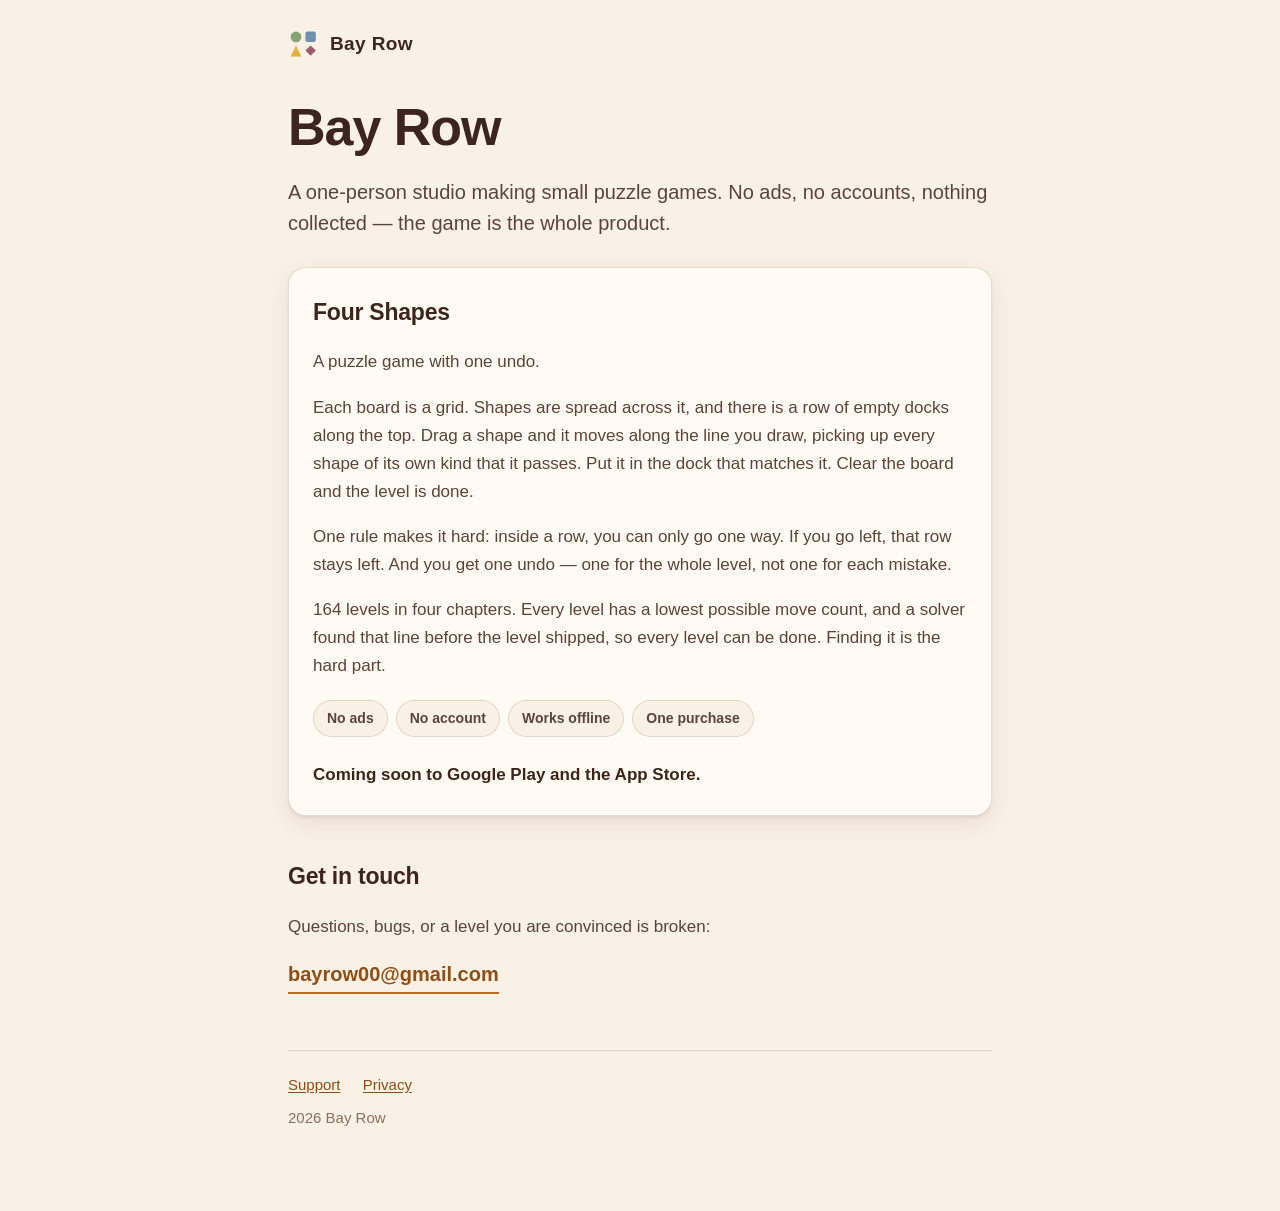
==== index.html @ c35bb1c3 "Add files via upload" ====
<!DOCTYPE html>
<html lang="en">
<head>
<meta charset="utf-8">
<meta name="viewport" content="width=device-width, initial-scale=1">
<title>Bay Row</title>
<meta name="description" content="Bay Row makes small puzzle games with no ads, no accounts and nothing collected.">
<meta name="color-scheme" content="light dark">
<link rel="stylesheet" href="style.css">
</head>
<body>
<div class="wrap">

<header class="bar">
  <a href="./">
    <svg width="30" height="30" viewBox="0 0 30 30" aria-hidden="true">
      <circle cx="8" cy="8" r="5.4" fill="#8AA372"/>
      <rect x="17.4" y="2.6" width="10.4" height="10.4" rx="2" fill="#6E8FB4"/>
      <path d="M8 16.6 13.4 27.4 2.6 27.4Z" fill="#E0B23C"/>
      <path d="M22.6 16.4 27.8 21.6 22.6 26.8 17.4 21.6Z" fill="#9A5A70"/>
    </svg>
    <span class="name">Bay Row</span>
  </a>
</header>

<h1>Bay Row</h1>

<p class="lede">A one-person studio making small puzzle games. No ads,
no accounts, nothing collected — the game is the whole product.</p>

<div class="card">
  <h2>Four Shapes</h2>
  <p>A puzzle game with one undo.</p>

  <p>Each board is a grid. Shapes are spread across it, and there is a
  row of empty docks along the top. Drag a shape and it moves along the
  line you draw, picking up every shape of its own kind that it passes.
  Put it in the dock that matches it. Clear the board and the level is
  done.</p>

  <p>One rule makes it hard: inside a row, you can only go one way. If
  you go left, that row stays left. And you get one undo — one for the
  whole level, not one for each mistake.</p>

  <p>164 levels in four chapters. Every level has a lowest possible
  move count, and a solver found that line before the level shipped, so
  every level can be done. Finding it is the hard part.</p>

  <ul class="chips">
    <li>No ads</li>
    <li>No account</li>
    <li>Works offline</li>
    <li>One purchase</li>
  </ul>

  <!-- STORE LINKS — paste these in when the listings go live, replacing
       the "coming soon" line below.

       <p style="margin-top:24px">
         <a href="https://play.google.com/store/apps/details?id=com.bayrow.fourshapes">Google Play</a>
         &nbsp;·&nbsp;
         <a href="https://apps.apple.com/app/idYOUR_APPLE_ID">App Store</a>
       </p>
  -->
  <p style="margin-top:24px"><strong>Coming soon to Google Play and the
  App Store.</strong></p>
</div>

<h2>Get in touch</h2>
<p>Questions, bugs, or a level you are convinced is broken:</p>
<p><a class="mail" href="mailto:bayrow00@gmail.com">bayrow00@gmail.com</a></p>

<footer>
  <nav>
    <a href="support.html">Support</a>
    <a href="privacy.html">Privacy</a>
  </nav>
  2026 Bay Row
</footer>

</div>
</body>
</html>
---- style.css ----
/* Bay Row — one stylesheet for all three pages.
   Colours are lifted from the game itself so the site and the store
   screenshots read as the same object. No fonts are loaded from anywhere:
   a webfont on a three-page support site costs a round trip and buys
   nothing that the system stack does not already give us. */

:root {
    --paper:  #FAF1E5;   /* the game's page */
    --card:   #FFFAF2;   /* a sheet laid on top of it */
    --ink:    #3C251C;
    --ink2:   #5A443B;
    --ink3:   #8A7263;
    --accent: #BC6A20;   /* the board frame */
    --link:   #8F4E14;   /* darker: the accent itself is only 3.6:1 on paper */
    --edge:   rgba(60, 37, 28, 0.13);
    --shadow: 0 2px 3px rgba(60, 37, 28, 0.07), 0 8px 24px rgba(60, 37, 28, 0.09);
}

@media (prefers-color-scheme: dark) {
    :root {
        --paper:  #1B1924;
        --card:   #23202E;
        --ink:    #EDE3D4;
        --ink2:   #C9BCAC;
        --ink3:   #9A8F86;
        --accent: #D07C2E;
        --link:   #E08A3C;
        --edge:   rgba(237, 227, 212, 0.14);
        --shadow: 0 2px 3px rgba(0, 0, 0, 0.3), 0 8px 24px rgba(0, 0, 0, 0.35);
    }
}

* { box-sizing: border-box; }

html { -webkit-text-size-adjust: 100%; }

body {
    margin: 0;
    padding: 0 20px 80px;
    background: var(--paper);
    /* the faintest suggestion of fibre — two offset dot grids, which is as
       close to the game's paper as CSS gets without shipping an image */
    background-image:
        radial-gradient(circle at 1px 1px, var(--edge) 0.5px, transparent 0),
        radial-gradient(circle at 7px 5px, var(--edge) 0.5px, transparent 0);
    background-size: 14px 14px, 14px 14px;
    color: var(--ink);
    font: 17px/1.65 ui-sans-serif, -apple-system, BlinkMacSystemFont,
          "Segoe UI", Roboto, "Helvetica Neue", Arial, sans-serif;
}

.wrap { max-width: 44rem; margin: 0 auto; }

/* ---------------------------------------------------------- masthead */

header.bar {
    display: flex;
    align-items: center;
    gap: 12px;
    padding: 28px 0 8px;
}

header.bar a {
    display: flex;
    align-items: center;
    gap: 12px;
    text-decoration: none;
    color: var(--ink);
}

header.bar svg { display: block; }

header.bar .name {
    font-size: 19px;
    font-weight: 700;
    letter-spacing: 0.02em;
}

/* ------------------------------------------------------------- type */

h1 {
    font-size: clamp(34px, 8vw, 52px);
    line-height: 1.1;
    letter-spacing: -0.02em;
    margin: 32px 0 14px;
}

h2 {
    font-size: 23px;
    letter-spacing: -0.01em;
    margin: 42px 0 10px;
}

h3 {
    font-size: 18px;
    margin: 28px 0 6px;
}

p, li { color: var(--ink2); }

.lede {
    font-size: 20px;
    line-height: 1.55;
    color: var(--ink2);
    margin-bottom: 28px;
}

.stamp {
    font-size: 14px;
    color: var(--ink3);
    margin: 0 0 32px;
}

a { color: var(--link); text-underline-offset: 2px; }
a:hover { text-decoration: none; }

ul { padding-left: 1.25em; }
li { margin: 5px 0; }

strong { color: var(--ink); }

/* ------------------------------------------------------------- cards */

.card {
    background: var(--card);
    border: 1px solid var(--edge);
    border-radius: 18px;
    box-shadow: var(--shadow);
    padding: 26px 24px;
    margin: 26px 0;
}

.card h2:first-child, .card h3:first-child { margin-top: 0; }
.card > :last-child { margin-bottom: 0; }

/* the four traits, as chips — the same four claims the store listing makes */
.chips {
    display: flex;
    flex-wrap: wrap;
    gap: 8px;
    padding: 0;
    margin: 20px 0 0;
    list-style: none;
}

.chips li {
    margin: 0;
    font-size: 14px;
    font-weight: 600;
    color: var(--ink2);
    background: var(--paper);
    border: 1px solid var(--edge);
    border-radius: 999px;
    padding: 6px 13px;
}

/* ------------------------------------------------------------ e-mail */

.mail {
    display: inline-block;
    font-size: 20px;
    font-weight: 700;
    color: var(--link);
    text-decoration: none;
    border-bottom: 2px solid var(--accent);
    padding-bottom: 1px;
}

.mail:hover { border-bottom-color: var(--link); }

/* ------------------------------------------------------------ footer */

footer {
    margin-top: 56px;
    padding-top: 22px;
    border-top: 1px solid var(--edge);
    font-size: 15px;
    color: var(--ink3);
}

footer nav { margin-bottom: 8px; }
footer nav a { margin-right: 18px; }
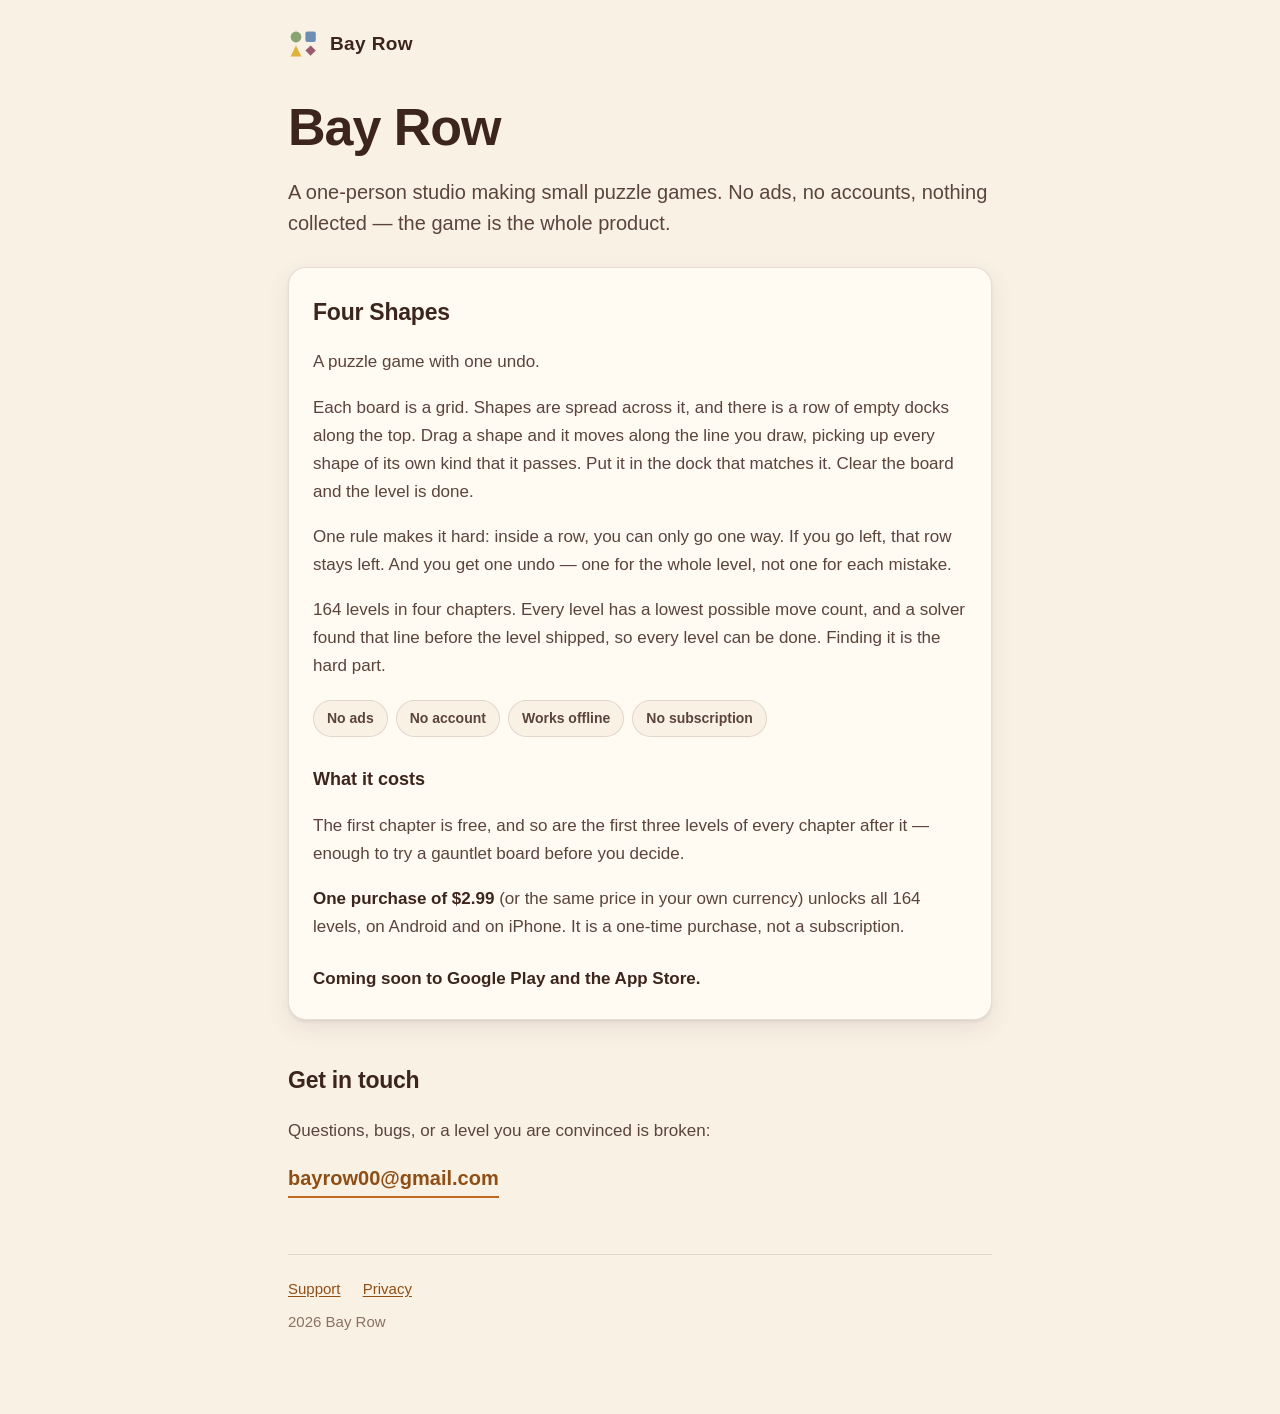
==== commit c7f841ea: "Add files via upload" ====
--- a/index.html
+++ b/index.html
@@ -50,8 +50,16 @@
     <li>No ads</li>
     <li>No account</li>
     <li>Works offline</li>
-    <li>One purchase</li>
+    <li>No subscription</li>
   </ul>
+
+  <h3>What it costs</h3>
+  <p>The first chapter is free, and so are the first three levels of
+  every chapter after it — enough to try a gauntlet board before you
+  decide.</p>
+  <p><strong>One purchase of $2.99</strong> (or the same price in your
+  own currency) unlocks all 164 levels, on Android and on iPhone. It is a
+  one-time purchase, not a subscription.</p>
 
   <!-- STORE LINKS — paste these in when the listings go live, replacing
        the "coming soon" line below.
